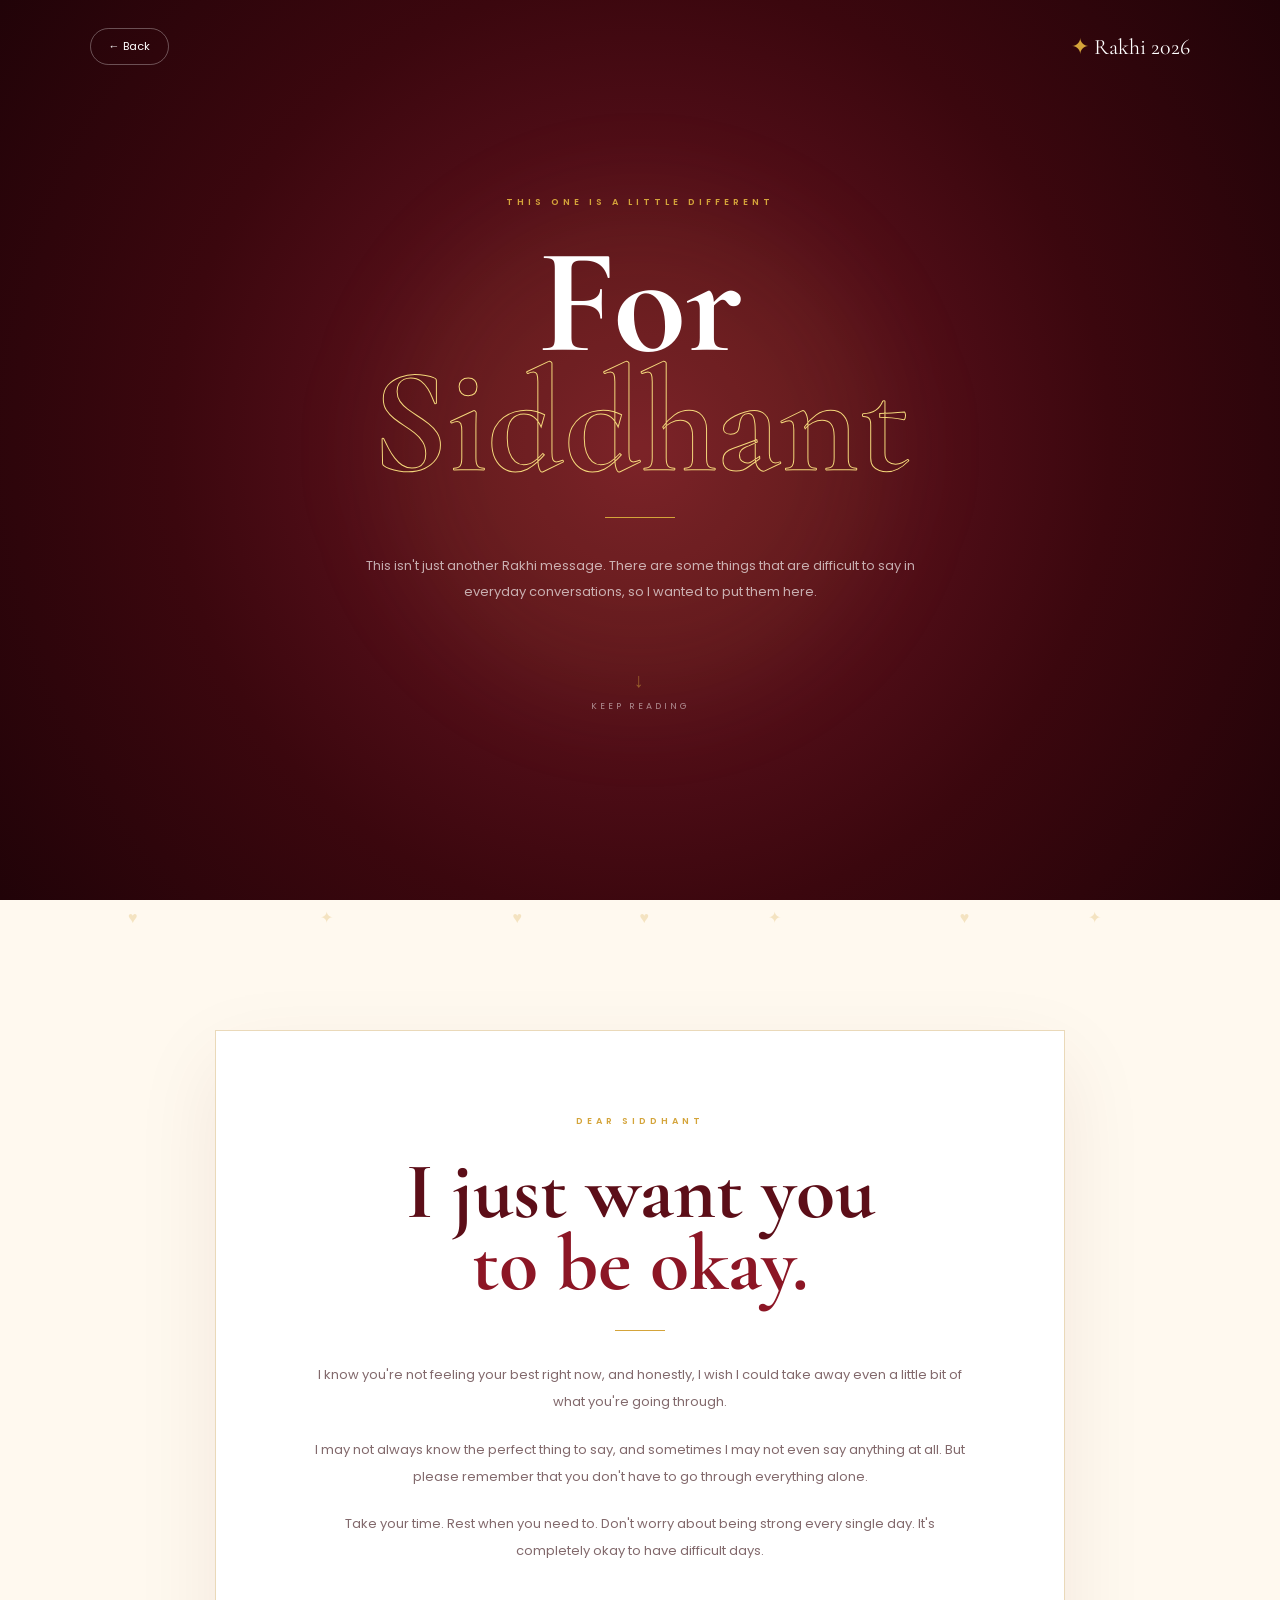
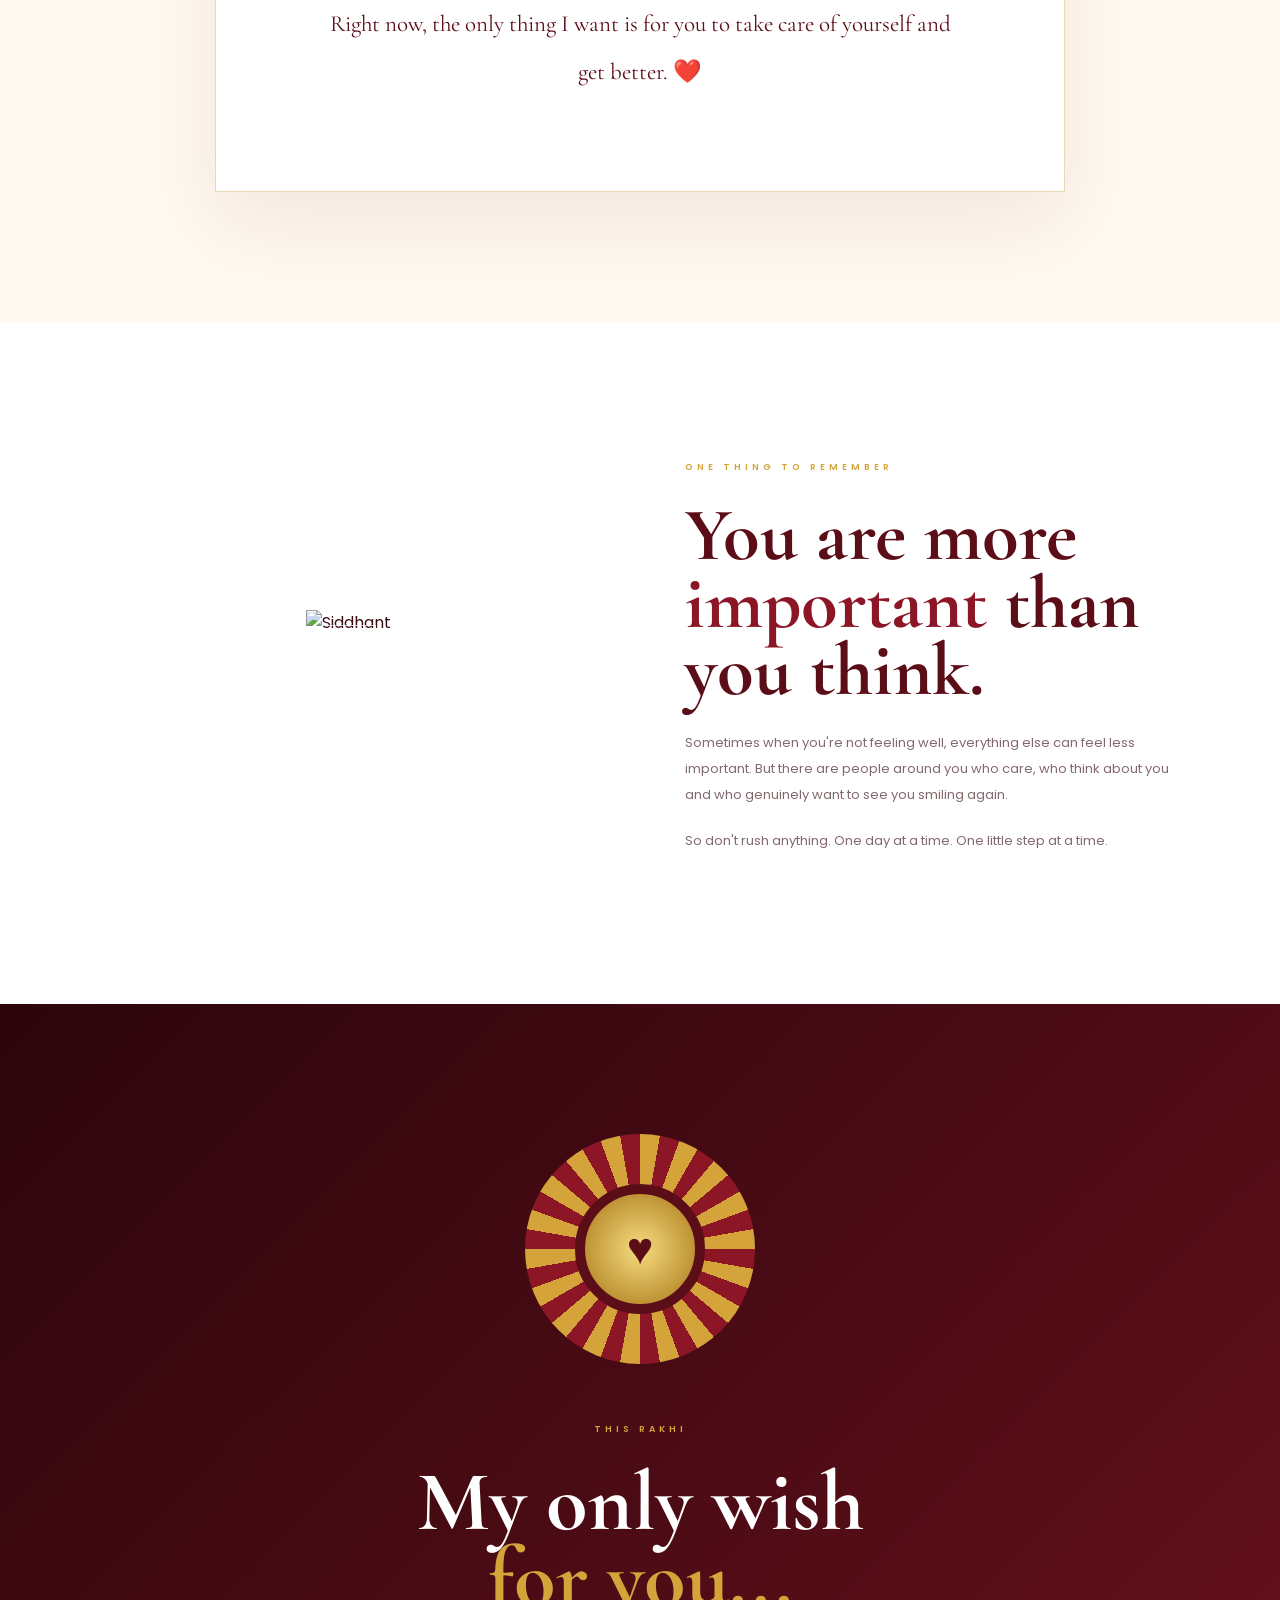
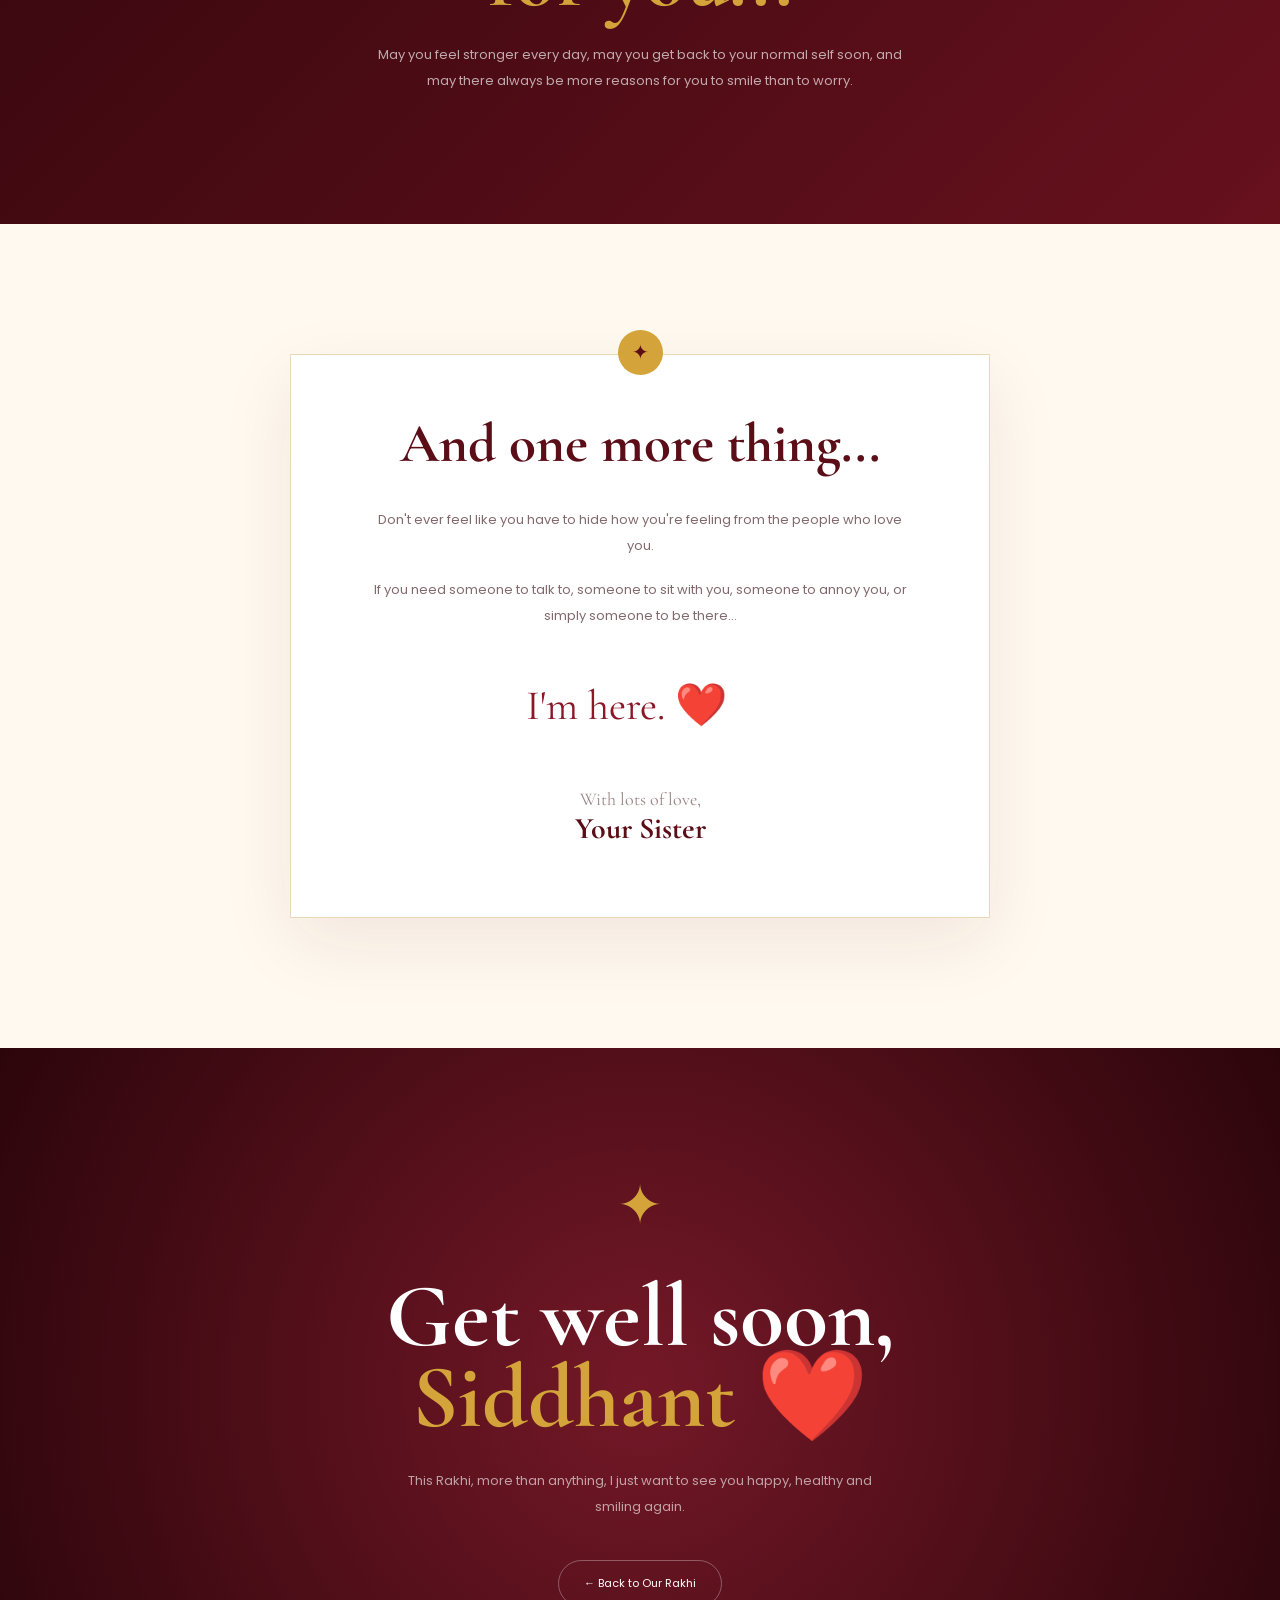
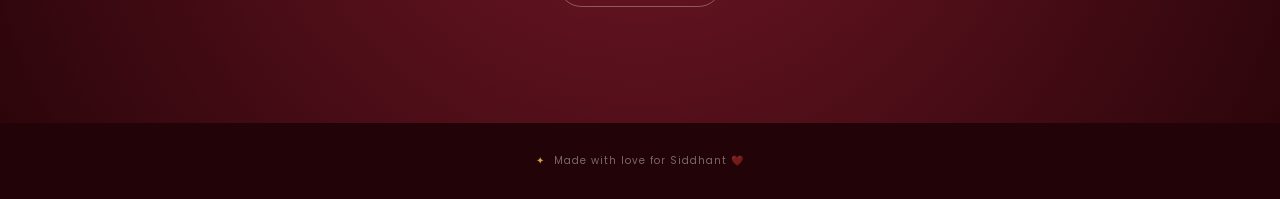
==== sidhhant.html @ 82ae6740 "Add files via upload" ====
<!DOCTYPE html>
<html lang="en">

<head>
    <meta charset="UTF-8">

    <meta
        name="viewport"
        content="width=device-width, initial-scale=1.0"
    >

    <title>For Siddhant ❤️ | Happy Raksha Bandhan</title>

    <!-- Google Fonts -->
    <link rel="preconnect" href="https://fonts.googleapis.com">

    <link
        href="https://fonts.googleapis.com/css2?family=Cormorant+Garamond:wght@400;500;600;700&family=Poppins:wght@300;400;500;600&display=swap"
        rel="stylesheet"
    >

    <link
        rel="stylesheet"
        href="siddhant.css"
    >
</head>

<body>


    <!-- ========================================
         FLOATING HEARTS
    ======================================== -->

    <div class="hearts">

        <span>♥</span>
        <span>✦</span>
        <span>♥</span>
        <span>✦</span>
        <span>♥</span>
        <span>✦</span>
        <span>♥</span>

    </div>


    <!-- ========================================
         NAVBAR
    ======================================== -->

    <header class="s-nav">

        <a href="index.html" class="back-btn">
            ← Back
        </a>

        <div class="s-logo">
            <span>✦</span>
            Rakhi 2026
        </div>

    </header>


    <!-- ========================================
         HERO
    ======================================== -->

    <section class="s-hero">

        <div class="hero-glow"></div>

        <div class="hero-content">

            <span class="eyebrow">
                THIS ONE IS A LITTLE DIFFERENT
            </span>

            <h1>
                For
                <span>Siddhant</span>
            </h1>

            <div class="gold-line"></div>

            <p class="hero-intro">
                This isn't just another Rakhi message.
                There are some things that are difficult
                to say in everyday conversations,
                so I wanted to put them here.
            </p>

            <div class="scroll-hint">
                <span>↓</span>
                Keep reading
            </div>

        </div>

    </section>


    <!-- ========================================
         MAIN MESSAGE
    ======================================== -->

    <section class="heart-section">

        <div class="heart-card">

            <span class="small-label">
                DEAR SIDDHANT
            </span>

            <h2>
                I just want you
                <span>to be okay.</span>
            </h2>

            <div class="message-line"></div>

            <p>
                I know you're not feeling your best right now,
                and honestly, I wish I could take away even
                a little bit of what you're going through.
            </p>

            <p>
                I may not always know the perfect thing to say,
                and sometimes I may not even say anything at all.
                But please remember that you don't have to
                go through everything alone.
            </p>

            <p>
                Take your time.
                Rest when you need to.
                Don't worry about being strong every single day.
                It's completely okay to have difficult days.
            </p>

            <p class="highlight-message">
                Right now, the only thing I want is for you
                to take care of yourself and get better. ❤️
            </p>

        </div>

    </section>


    <!-- ========================================
         PHOTO / MEMORY
    ======================================== -->

    <section class="memory-section">

        <div class="memory-photo">

            <img
                src="images/family/siddhant.jpg"
                alt="Siddhant"
            >

            <div class="photo-frame"></div>

        </div>


        <div class="memory-content">

            <span class="small-label">
                ONE THING TO REMEMBER
            </span>

            <h2>
                You are more
                <span>important</span>
                than you think.
            </h2>

            <p>
                Sometimes when you're not feeling well,
                everything else can feel less important.
                But there are people around you who care,
                who think about you and who genuinely want
                to see you smiling again.
            </p>

            <p>
                So don't rush anything.
                One day at a time.
                One little step at a time.
            </p>

        </div>

    </section>


    <!-- ========================================
         RAKHI WISH
    ======================================== -->

    <section class="rakhi-section">

        <div class="rakhi-content">

            <div class="rakhi-symbol">

                <div class="rakhi-ring">

                    <div class="rakhi-center">
                        ♥
                    </div>

                </div>

            </div>

            <span class="small-label">
                THIS RAKHI
            </span>

            <h2>
                My only wish
                <span>for you...</span>
            </h2>

            <p>
                May you feel stronger every day,
                may you get back to your normal self soon,
                and may there always be more reasons
                for you to smile than to worry.
            </p>

        </div>

    </section>


    <!-- ========================================
         PERSONAL NOTE
    ======================================== -->

    <section class="note-section">

        <div class="note-card">

            <div class="note-top">
                ✦
            </div>

            <h2>
                And one more thing...
            </h2>

            <p>
                Don't ever feel like you have to hide
                how you're feeling from the people
                who love you.
            </p>

            <p>
                If you need someone to talk to,
                someone to sit with you,
                someone to annoy you,
                or simply someone to be there...
            </p>

            <p class="big-note">
                I'm here. ❤️
            </p>

            <div class="signature">

                With lots of love,

                <strong>
                    Your Sister
                </strong>

            </div>

        </div>

    </section>


    <!-- ========================================
         FINAL
    ======================================== -->

    <section class="final-section">

        <div class="final-content">

            <div class="final-rakhi">
                ✦
            </div>

            <h2>
                Get well soon,
                <span>Siddhant ❤️</span>
            </h2>

            <p>
                This Rakhi, more than anything,
                I just want to see you happy,
                healthy and smiling again.
            </p>

            <a
                href="index.html"
                class="home-btn"
            >
                ← Back to Our Rakhi
            </a>

        </div>

    </section>


    <!-- ========================================
         FOOTER
    ======================================== -->

    <footer>

        <span>✦</span>

        Made with love for Siddhant ❤️

    </footer>


</body>

</html>
---- siddhant.css ----
* {
    margin: 0;
    padding: 0;
    box-sizing: border-box;
}

html {
    scroll-behavior: smooth;
}

body {
    font-family: "Poppins", sans-serif;
    background: #fff9ef;
    color: #3d0b12;
    overflow-x: hidden;
}

:root {
    --maroon: #5c0e18;
    --deep-maroon: #2c050b;
    --red: #8c1625;
    --gold: #d4a43a;
    --light-gold: #f4d77b;
    --cream: #fff9ef;
    --muted: #82696c;
}


/* ========================================
   NAV
======================================== */

.s-nav {
    position: absolute;

    top: 0;
    left: 0;

    width: 100%;

    padding: 28px 7%;

    display: flex;

    justify-content: space-between;
    align-items: center;

    z-index: 20;

    color: white;
}

.back-btn {
    padding: 9px 18px;

    border: 1px solid
        rgba(255,255,255,.3);

    border-radius: 30px;

    font-size: 11px;

    color: white;

    transition: .3s;
}

.back-btn:hover {
    border-color: var(--gold);

    color: var(--gold);
}

.s-logo {
    font-family:
        "Cormorant Garamond",
        serif;

    font-size: 22px;
}

.s-logo span {
    color: var(--gold);
}


/* ========================================
   HERO
======================================== */

.s-hero {

    min-height: 100vh;

    position: relative;

    display: flex;

    align-items: center;
    justify-content: center;

    text-align: center;

    background:
        radial-gradient(
            circle at center,
            #741827,
            #3b070e 60%,
            #210308
        );

    color: white;

    overflow: hidden;
}

.hero-glow {

    position: absolute;

    width: 500px;
    height: 500px;

    border-radius: 50%;

    background:
        rgba(212,164,58,.08);

    filter: blur(50px);
}

.hero-content {

    position: relative;

    z-index: 2;

    max-width: 800px;

    padding: 30px;
}

.eyebrow,
.small-label {

    color: var(--gold);

    font-size: 9px;

    letter-spacing: 4px;

    font-weight: 600;
}

.hero-content h1 {

    font-family:
        "Cormorant Garamond",
        serif;

    font-size:
        clamp(80px, 13vw, 150px);

    line-height: .8;

    margin: 30px 0;
}

.hero-content h1 span {

    display: block;

    color: transparent;

    -webkit-text-stroke:
        1px var(--light-gold);
}

.gold-line {

    width: 70px;

    height: 1px;

    background: var(--gold);

    margin: 35px auto;
}

.hero-intro {

    max-width: 600px;

    margin: auto;

    color:
        rgba(255,255,255,.65);

    font-size: 13px;

    line-height: 2;
}

.scroll-hint {

    margin-top: 60px;

    font-size: 9px;

    text-transform: uppercase;

    letter-spacing: 3px;

    opacity: .5;
}

.scroll-hint span {

    display: block;

    color: var(--gold);

    font-size: 20px;

    margin-bottom: 5px;
}


/* ========================================
   HEART MESSAGE
======================================== */

.heart-section {

    padding: 130px 20px;

    background: var(--cream);
}

.heart-card {

    max-width: 850px;

    margin: auto;

    padding: 75px 70px;

    text-align: center;

    background: white;

    border: 1px solid #ead9b9;

    box-shadow:
        0 30px 80px
        rgba(92,14,24,.08);
}

.heart-card h2 {

    font-family:
        "Cormorant Garamond",
        serif;

    font-size:
        clamp(50px, 7vw, 80px);

    line-height: .9;

    color: var(--maroon);

    margin: 25px 0;
}

.heart-card h2 span {

    display: block;

    color: var(--red);
}

.message-line {

    width: 50px;

    height: 1px;

    background: var(--gold);

    margin: 30px auto;
}

.heart-card p {

    max-width: 650px;

    margin: 20px auto;

    color: var(--muted);

    font-size: 13px;

    line-height: 2.1;
}

.highlight-message {

    font-family:
        "Cormorant Garamond",
        serif;

    font-size: 23px !important;

    color: var(--maroon) !important;

    margin-top: 35px !important;
}


/* ========================================
   MEMORY
======================================== */

.memory-section {

    padding: 130px 8%;

    display: grid;

    grid-template-columns:
        1fr 1fr;

    gap: 90px;

    align-items: center;

    background: #fff;
}

.memory-photo {

    position: relative;

    max-width: 480px;

    margin: auto;
}

.memory-photo img {

    width: 100%;

    aspect-ratio: 4 / 5;

    object-fit: cover;

    display: block;

    filter: saturate(.9);
}

.photo-frame {

    position: absolute;

    inset: 15px;

    border: 1px solid
        rgba(255,255,255,.7);

    pointer-events: none;
}

.memory-content h2 {

    font-family:
        "Cormorant Garamond",
        serif;

    font-size:
        clamp(50px, 6vw, 75px);

    line-height: .9;

    color: var(--maroon);

    margin: 25px 0;
}

.memory-content h2 span {

    color: var(--red);
}

.memory-content p {

    max-width: 500px;

    color: var(--muted);

    font-size: 13px;

    line-height: 2;

    margin-bottom: 20px;
}


/* ========================================
   RAKHI
======================================== */

.rakhi-section {

    padding: 130px 20px;

    text-align: center;

    color: white;

    background:
        linear-gradient(
            135deg,
            #2c050b,
            #67111d
        );
}

.rakhi-content {

    max-width: 650px;

    margin: auto;
}

.rakhi-symbol {

    width: 230px;
    height: 230px;

    margin: 0 auto 50px;

    border-radius: 50%;

    background:
        repeating-conic-gradient(
            var(--gold) 0deg 10deg,
            var(--red) 10deg 20deg
        );

    display: flex;

    align-items: center;
    justify-content: center;

    animation:
        slowRotate 20s linear infinite;
}

.rakhi-ring {

    width: 130px;
    height: 130px;

    border-radius: 50%;

    background:
        radial-gradient(
            circle,
            #f5dc80,
            #a87516
        );

    border: 10px solid var(--maroon);

    display: flex;

    align-items: center;
    justify-content: center;
}

.rakhi-center {

    font-size: 45px;

    color: var(--maroon);

    animation:
        heartBeat 1.5s infinite;
}

.rakhi-section h2 {

    font-family:
        "Cormorant Garamond",
        serif;

    font-size:
        clamp(55px, 7vw, 85px);

    line-height: .9;

    margin: 25px 0;
}

.rakhi-section h2 span {

    display: block;

    color: var(--gold);
}

.rakhi-section p {

    max-width: 550px;

    margin: auto;

    color:
        rgba(255,255,255,.65);

    font-size: 13px;

    line-height: 2;
}


/* ========================================
   PERSONAL NOTE
======================================== */

.note-section {

    padding: 130px 20px;

    background: var(--cream);
}

.note-card {

    max-width: 700px;

    margin: auto;

    padding: 70px 60px;

    text-align: center;

    background: #fff;

    border:
        1px solid #ead9b9;

    position: relative;

    box-shadow:
        0 25px 70px
        rgba(92,14,24,.08);
}

.note-top {

    width: 45px;
    height: 45px;

    border-radius: 50%;

    background: var(--gold);

    color: var(--maroon);

    display: flex;

    align-items: center;
    justify-content: center;

    margin:
        -95px auto 35px;

    font-size: 20px;
}

.note-card h2 {

    font-family:
        "Cormorant Garamond",
        serif;

    font-size: 55px;

    color: var(--maroon);

    margin-bottom: 30px;
}

.note-card p {

    color: var(--muted);

    font-size: 13px;

    line-height: 2;

    margin: 18px auto;

    max-width: 550px;
}

.big-note {

    font-family:
        "Cormorant Garamond",
        serif;

    font-size: 42px !important;

    color: var(--red) !important;

    margin: 35px 0 !important;
}

.signature {

    margin-top: 40px;

    color: #9b8587;

    font-family:
        "Cormorant Garamond",
        serif;

    font-size: 18px;
}

.signature strong {

    display: block;

    color: var(--maroon);

    font-size: 30px;
}


/* ========================================
   FINAL
======================================== */

.final-section {

    min-height: 75vh;

    display: flex;

    align-items: center;
    justify-content: center;

    text-align: center;

    padding: 80px 20px;

    background:
        radial-gradient(
            circle at center,
            #741827,
            #2c050b
        );

    color: white;
}

.final-content {

    max-width: 700px;
}

.final-rakhi {

    font-size: 55px;

    color: var(--gold);

    margin-bottom: 30px;

    animation:
        pulse 2s infinite;
}

.final-section h2 {

    font-family:
        "Cormorant Garamond",
        serif;

    font-size:
        clamp(55px, 8vw, 90px);

    line-height: .9;

    margin-bottom: 30px;
}

.final-section h2 span {

    display: block;

    color: var(--gold);
}

.final-section p {

    max-width: 500px;

    margin: auto;

    color:
        rgba(255,255,255,.6);

    font-size: 13px;

    line-height: 2;
}

.home-btn {

    display: inline-block;

    margin-top: 40px;

    padding: 14px 25px;

    border-radius: 30px;

    border:
        1px solid
        rgba(255,255,255,.3);

    color: white;

    font-size: 11px;

    transition: .3s;
}

.home-btn:hover {

    background: var(--gold);

    color: var(--maroon);

    border-color: var(--gold);
}


/* ========================================
   FOOTER
======================================== */

footer {

    padding: 30px;

    text-align: center;

    background: #210308;

    color:
        rgba(255,255,255,.4);

    font-size: 10px;

    letter-spacing: 1px;
}

footer span {

    color: var(--gold);

    margin-right: 5px;
}


/* ========================================
   FLOATING HEARTS
======================================== */

.hearts span {

    position: fixed;

    bottom: -30px;

    z-index: 5;

    color: var(--gold);

    opacity: .25;

    pointer-events: none;

    animation:
        floatHeart
        10s linear infinite;
}

.hearts span:nth-child(1) {
    left: 10%;
    animation-delay: 1s;
}

.hearts span:nth-child(2) {
    left: 25%;
    animation-delay: 4s;
}

.hearts span:nth-child(3) {
    left: 40%;
    animation-delay: 2s;
}

.hearts span:nth-child(4) {
    left: 60%;
    animation-delay: 6s;
}

.hearts span:nth-child(5) {
    left: 75%;
    animation-delay: 3s;
}

.hearts span:nth-child(6) {
    left: 85%;
    animation-delay: 7s;
}

.hearts span:nth-child(7) {
    left: 50%;
    animation-delay: 5s;
}


/* ========================================
   ANIMATIONS
======================================== */

@keyframes floatHeart {

    0% {
        transform:
            translateY(0)
            rotate(0deg);

        opacity: 0;
    }

    20% {
        opacity: .3;
    }

    100% {
        transform:
            translateY(-110vh)
            rotate(180deg);

        opacity: 0;
    }
}

@keyframes slowRotate {

    to {
        transform:
            rotate(360deg);
    }
}

@keyframes heartBeat {

    0%, 100% {
        transform: scale(1);
    }

    15% {
        transform: scale(1.25);
    }

    30% {
        transform: scale(1);
    }
}

@keyframes pulse {

    0%, 100% {
        transform: scale(1);
    }

    50% {
        transform: scale(1.12);
    }
}


/* ========================================
   MOBILE
======================================== */

@media (max-width: 800px) {

    .s-nav {
        padding: 20px 5%;
    }

    .memory-section {
        grid-template-columns: 1fr;

        gap: 60px;

        padding:
            90px 7%;
    }

    .memory-content {
        text-align: center;
    }

    .memory-content p {
        margin-left: auto;
        margin-right: auto;
    }

    .memory-photo {
        width: 90%;
    }
}


@media (max-width: 500px) {

    .hero-content {
        padding: 20px;
    }

    .hero-content h1 {
        font-size: 75px;
    }

    .heart-card {
        padding:
            55px 25px;
    }

    .heart-card h2 {
        font-size: 53px;
    }

    .note-card {
        padding:
            55px 25px;
    }

    .note-card h2 {
        font-size: 45px;
    }

    .rakhi-symbol {
        width: 190px;
        height: 190px;
    }

    .rakhi-ring {
        width: 110px;
        height: 110px;
    }

    .final-section h2 {
        font-size: 58px;
    }
}

a{
    text-decoration: none;
}
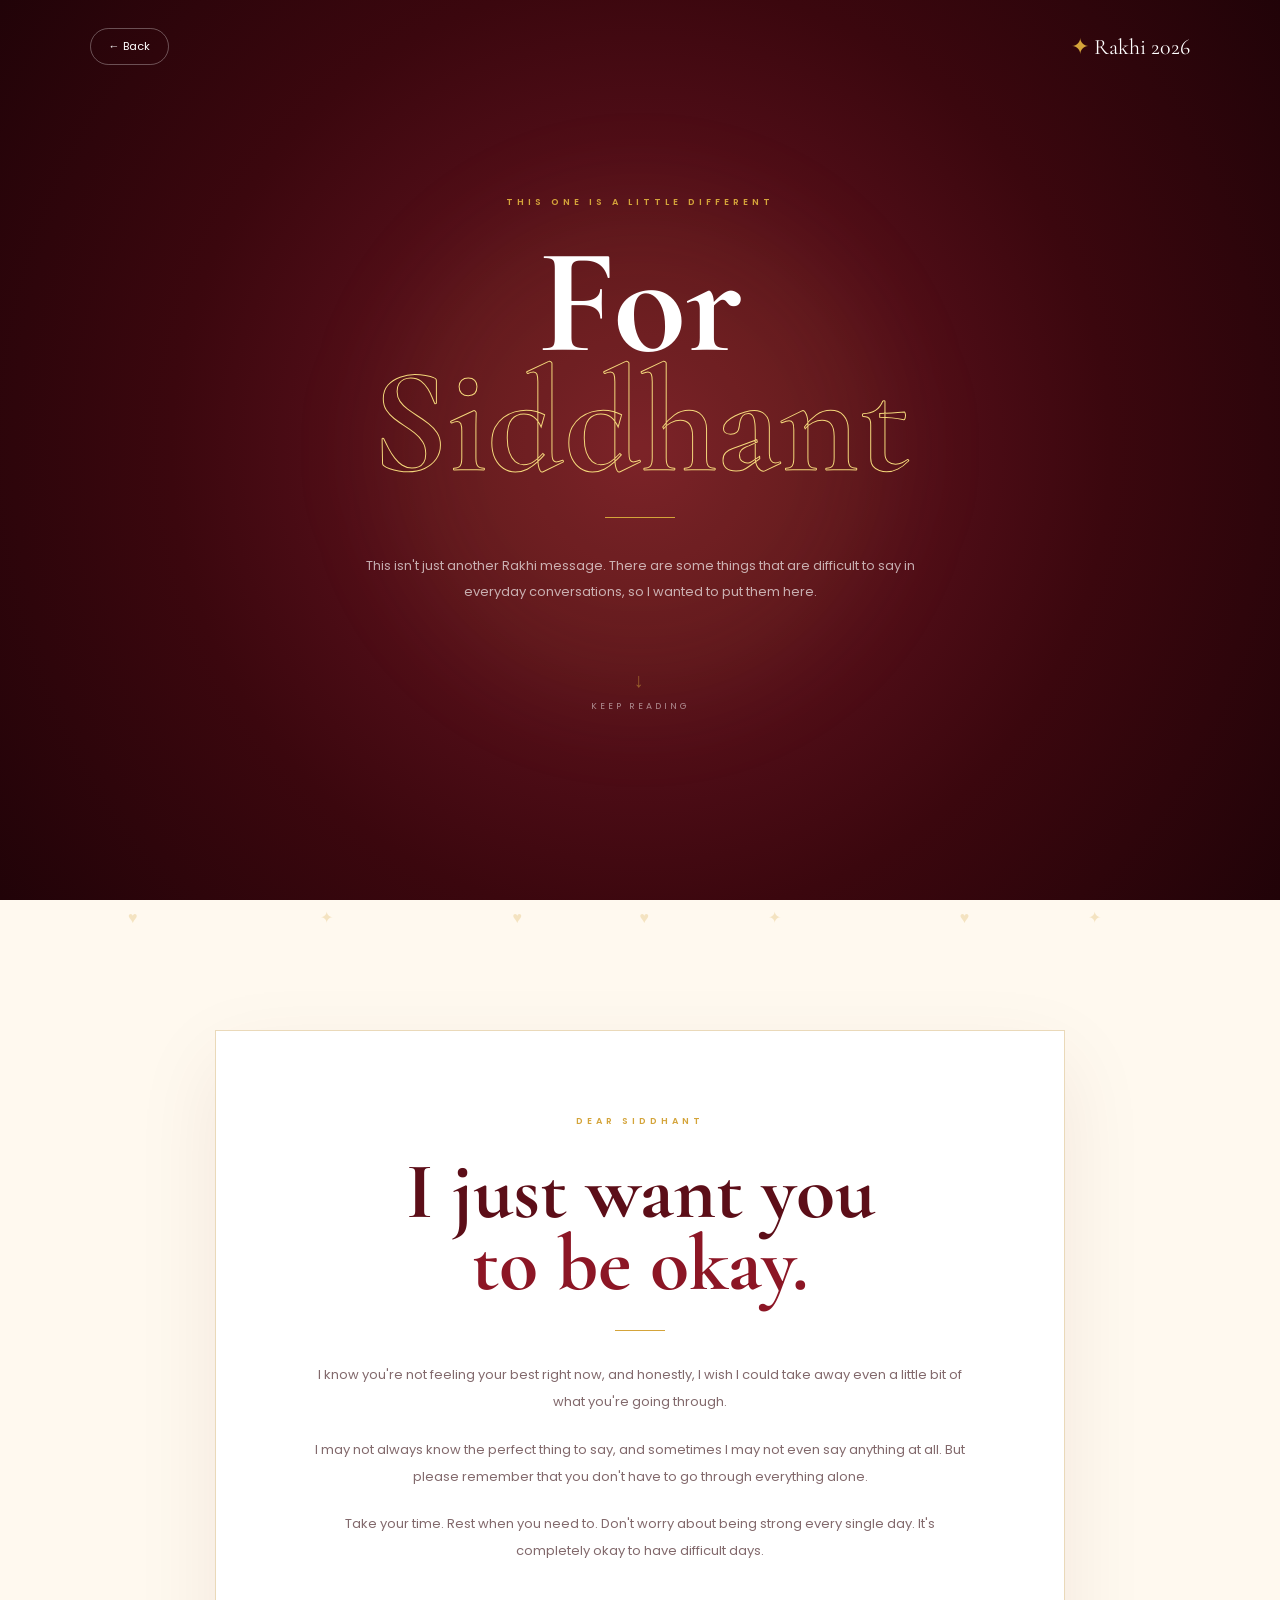
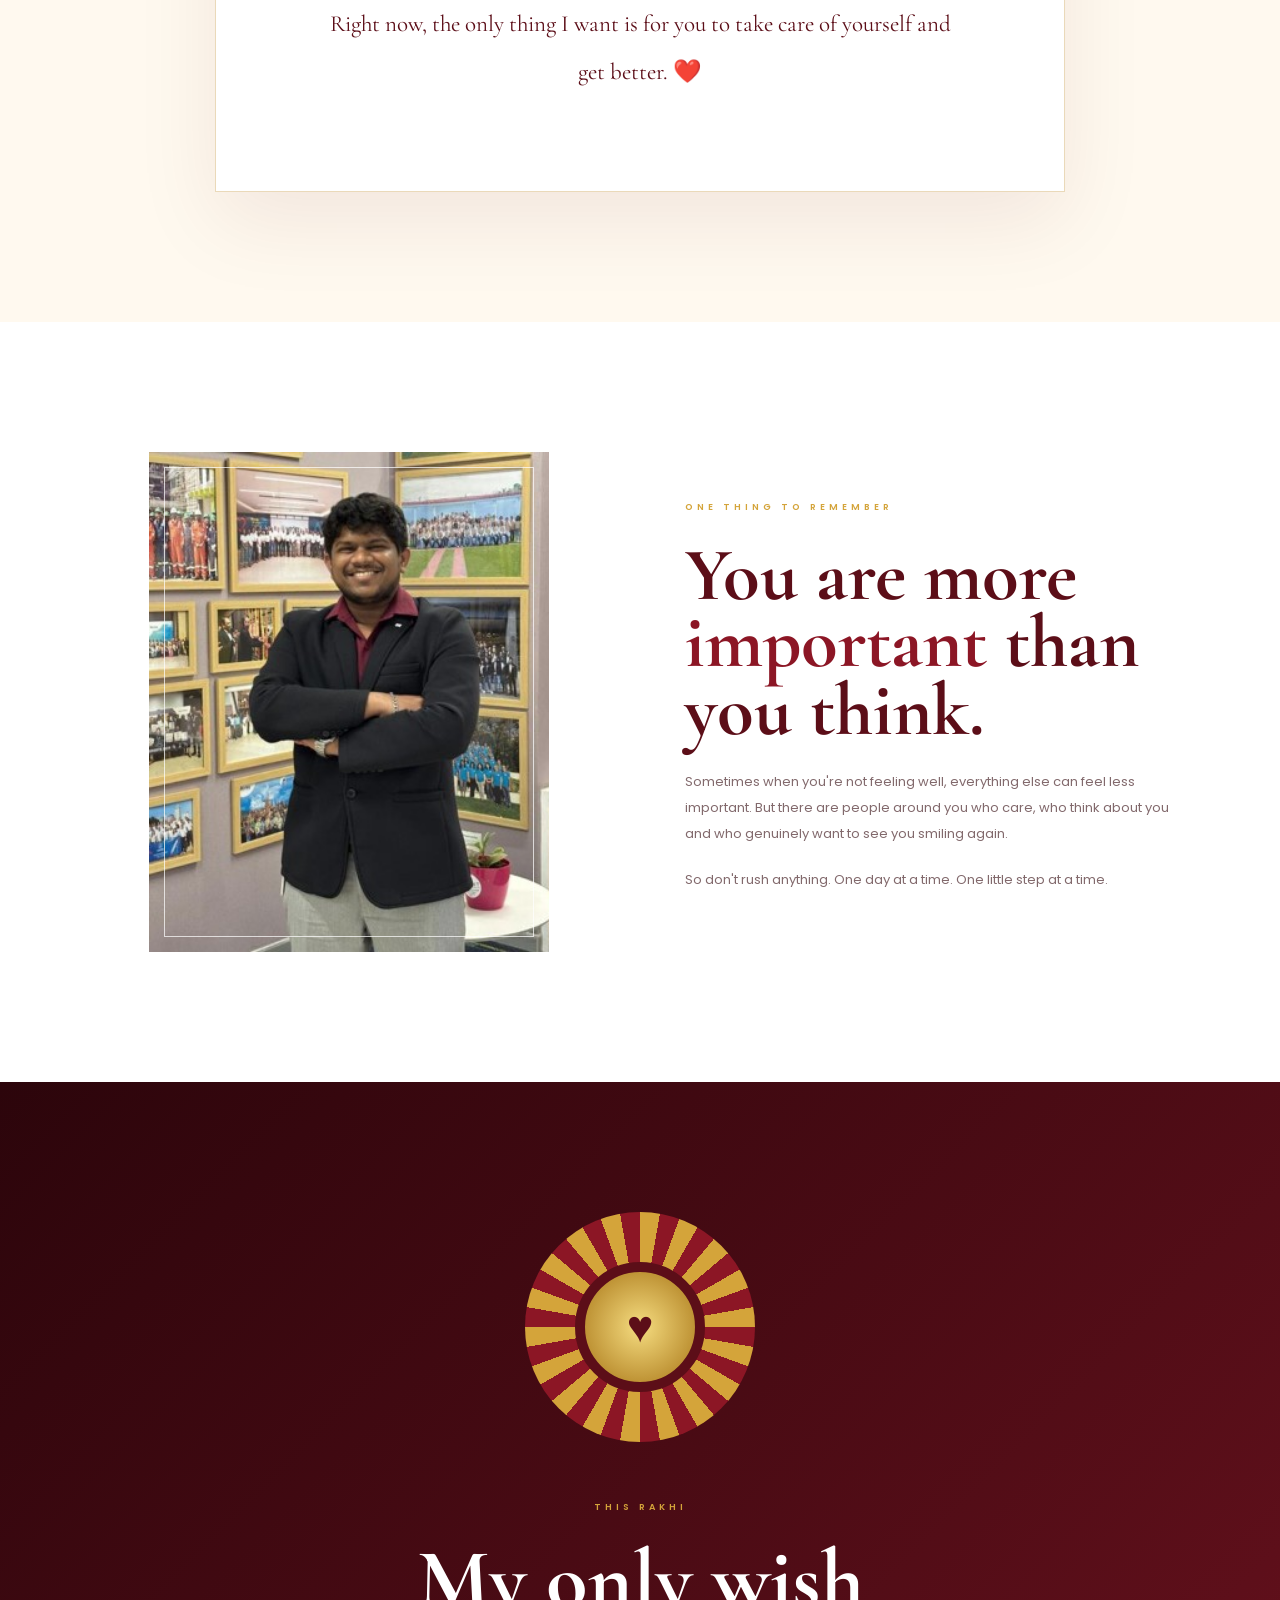
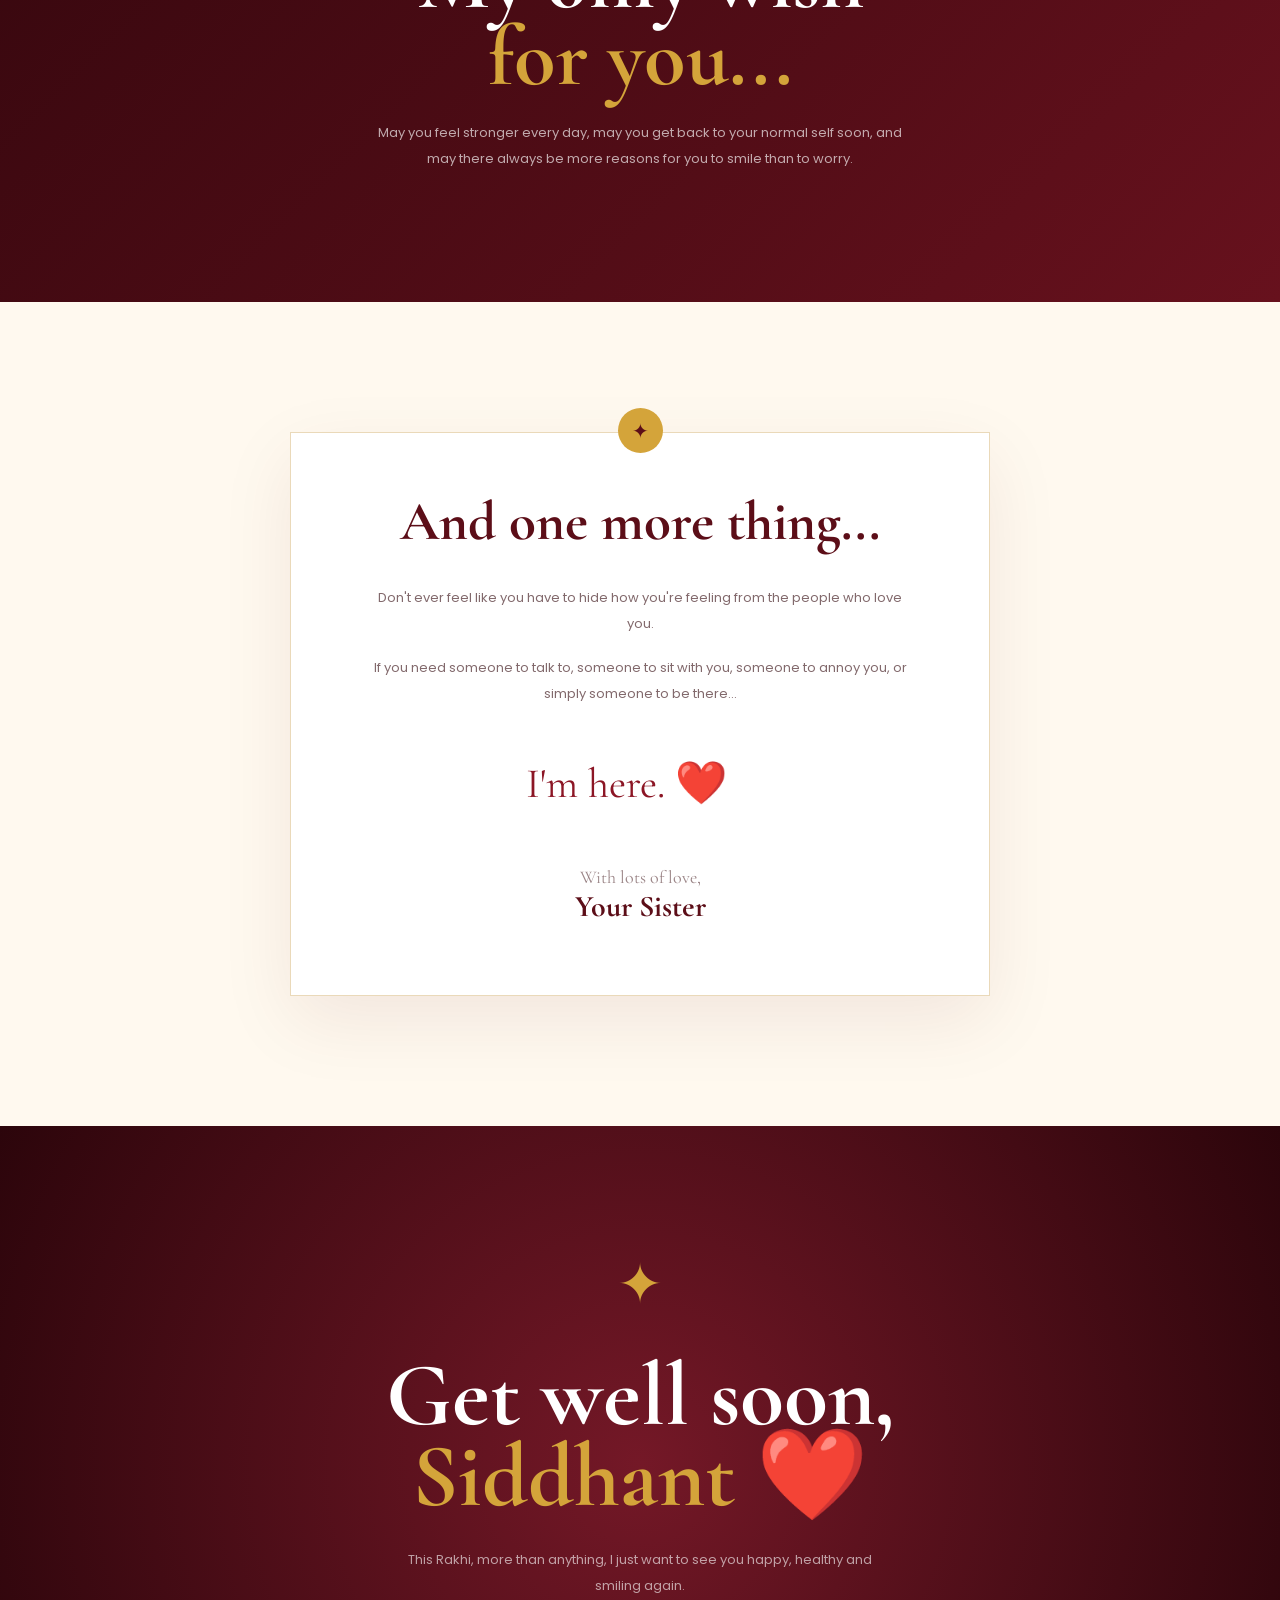
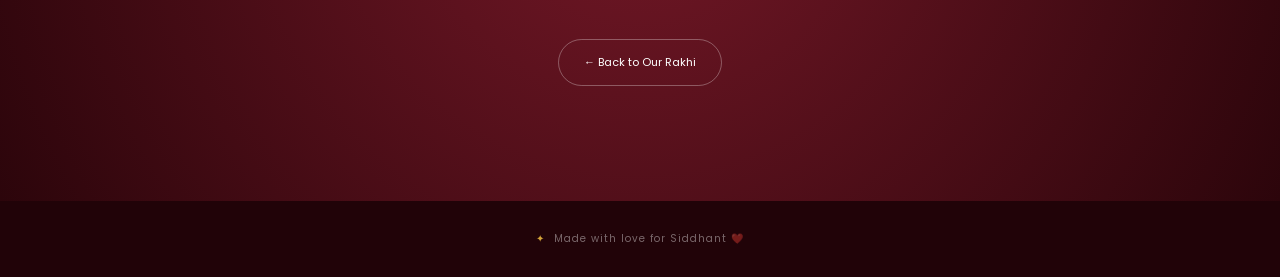
==== commit 3f00a6c4: "Add files via upload" ====
--- a/sidhhant.html
+++ b/sidhhant.html
@@ -55,7 +55,7 @@
             ← Back
         </a>
 
-        <div class="s-logo">
+        <div class="s-logo" >
             <span>✦</span>
             Rakhi 2026
         </div>
@@ -159,7 +159,7 @@
         <div class="memory-photo">
 
             <img
-                src="images/family/siddhant.jpg"
+                src="images/bro/siddha.jfif"
                 alt="Siddhant"
             >
 
